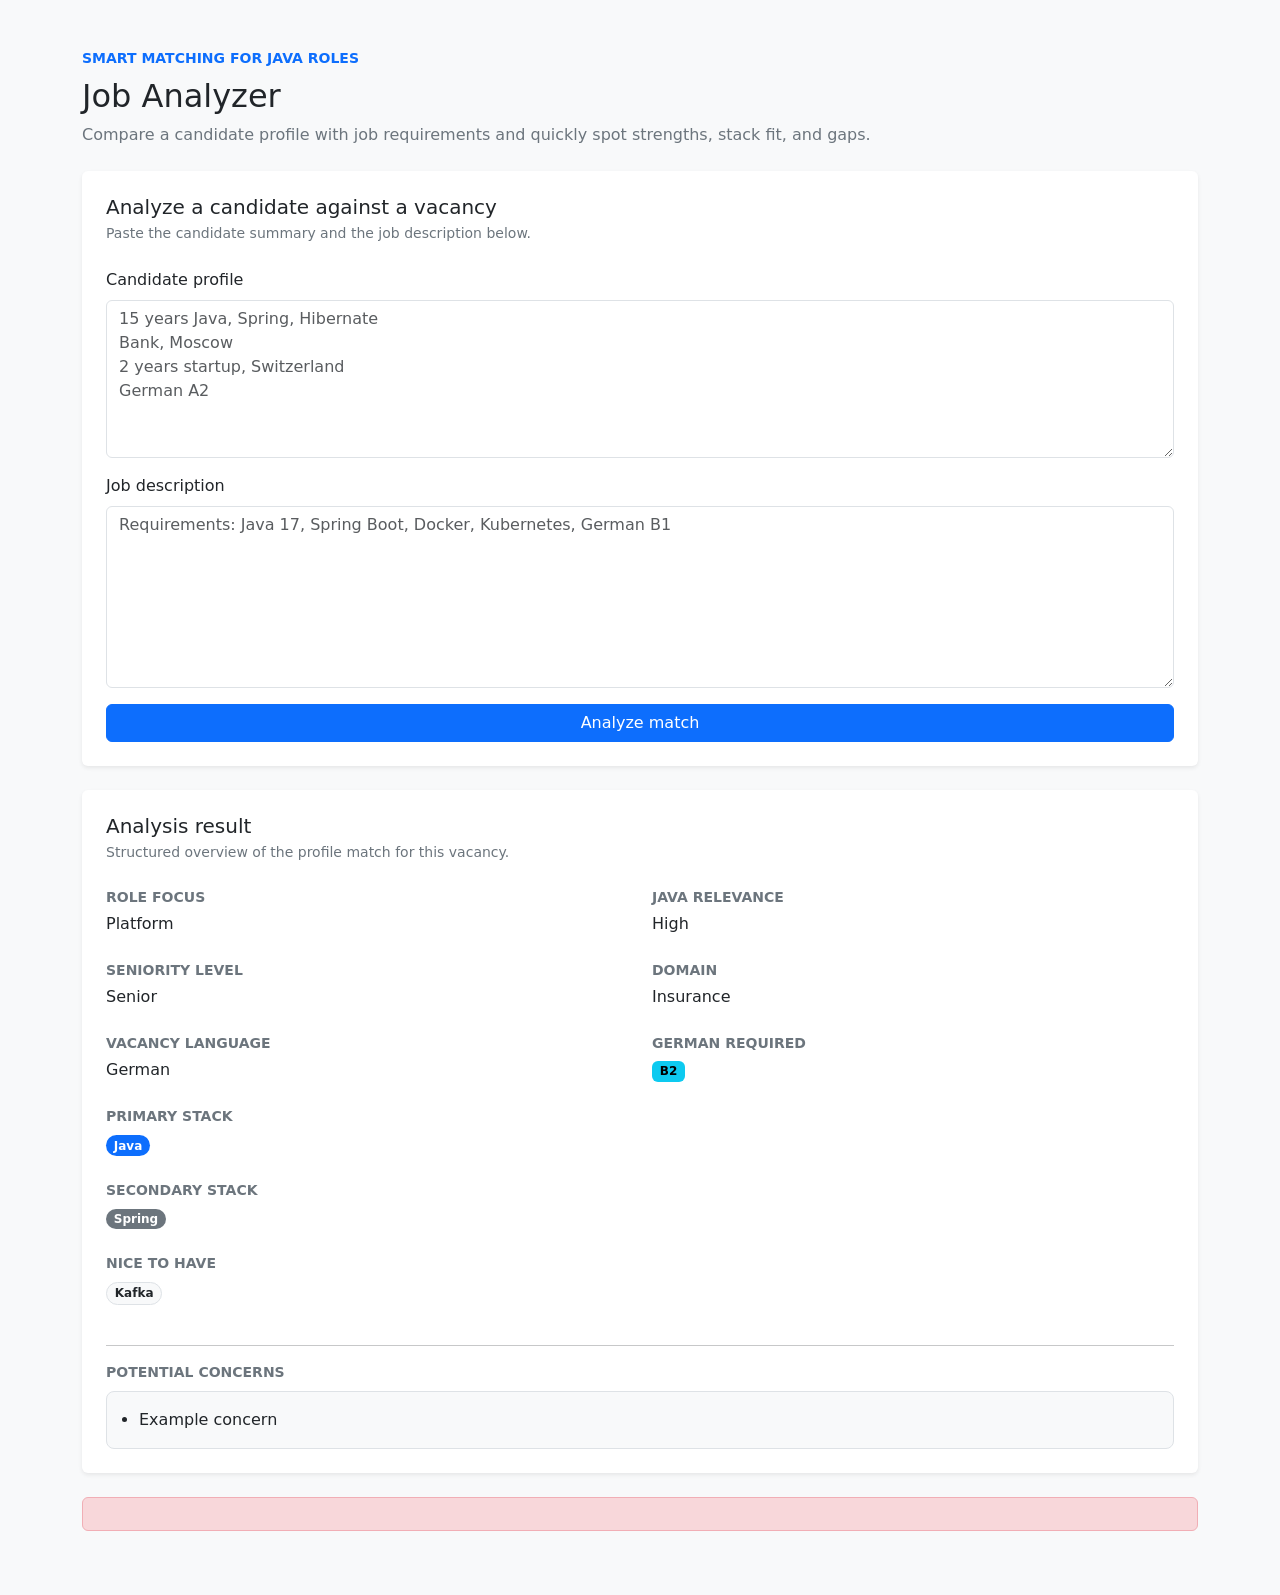
==== src/main/resources/templates/index.html @ 8f04cbab "feat: implement CV vs Job analysis with OpenAI integration" ====
<!DOCTYPE html>
<html xmlns:th="http://www.thymeleaf.org" lang="en">
<head>
    <meta charset="UTF-8">
    <meta name="viewport" content="width=device-width, initial-scale=1">
    <title>Job Analyzer</title>
    <link href="https://cdn.jsdelivr.net/npm/bootstrap@5.3.8/dist/css/bootstrap.min.css" rel="stylesheet" integrity="sha384-sRIl4kxILFvY47J16cr9ZwB07vP4J8+LH7qKQnuqkuIAvNWLzeN8tE5YBujZqJLB" crossorigin="anonymous">
    <link rel="stylesheet" th:href="@{/css/app.css}">
</head>
<body class="bg-light">

<div class="container py-5">
    <div class="mb-4">
        <div class="text-uppercase text-primary fw-semibold small mb-2">Smart matching for Java roles</div>
        <h1 class="h2 mb-2">Job Analyzer</h1>
        <p class="text-secondary mb-0">
            Compare a candidate profile with job requirements and quickly spot strengths, stack fit, and gaps.
        </p>
    </div>

    <div class="card shadow-sm border-0 mb-4">
        <div class="card-body p-4">
            <h2 class="h5 mb-1">Analyze a candidate against a vacancy</h2>
            <p class="text-secondary small mb-4">Paste the candidate summary and the job description below.</p>

            <form th:action="@{/}" method="post" th:object="${analysisRequest}">
                <div class="mb-3">
                    <label for="candidateProfile" class="form-label">Candidate profile</label>
                    <textarea class="form-control" th:field="*{candidateProfile}" id="candidateProfile" rows="6"
                              placeholder="15 years Java, Spring, Hibernate&#10;Bank, Moscow&#10;2 years startup, Switzerland&#10;German A2"></textarea>
                </div>

                <div class="mb-3">
                    <label for="vacancyText" class="form-label">Job description</label>
                    <textarea class="form-control" th:field="*{vacancyText}" id="vacancyText" rows="7"
                              placeholder="Requirements: Java 17, Spring Boot, Docker, Kubernetes, German B1"></textarea>
                </div>

                <button type="submit" class="btn btn-primary w-100">Analyze match</button>
            </form>
        </div>
    </div>

    <div th:if="${result != null}" class="card shadow-sm border-0 mb-4">
        <div class="card-body p-4">
            <h2 class="h5 mb-1">Analysis result</h2>
            <p class="text-secondary small mb-4">Structured overview of the profile match for this vacancy.</p>

            <div class="row g-4">
                <div th:if="${result.roleType != null}" class="col-md-6">
                    <div class="text-uppercase text-secondary small fw-semibold mb-1">Role focus</div>
                    <div th:text="${result.roleType}">Platform</div>
                </div>

                <div th:if="${result.javaRelevance != null}" class="col-md-6">
                    <div class="text-uppercase text-secondary small fw-semibold mb-1">Java relevance</div>
                    <div th:text="${result.javaRelevance}">High</div>
                </div>

                <div th:if="${result.seniorityLevel != null}" class="col-md-6">
                    <div class="text-uppercase text-secondary small fw-semibold mb-1">Seniority level</div>
                    <div th:text="${result.seniorityLevel}">Senior</div>
                </div>

                <div th:if="${result.domain != null}" class="col-md-6">
                    <div class="text-uppercase text-secondary small fw-semibold mb-1">Domain</div>
                    <div th:text="${result.domain}">Insurance</div>
                </div>

                <div th:if="${result.vacancyLanguage != null}" class="col-md-6">
                    <div class="text-uppercase text-secondary small fw-semibold mb-1">Vacancy language</div>
                    <div th:text="${result.vacancyLanguage}">German</div>
                </div>

                <div th:if="${result.requiredGermanLevel != null}" class="col-md-6">
                    <div class="text-uppercase text-secondary small fw-semibold mb-1">German required</div>
                    <span class="badge text-bg-info" th:text="${result.requiredGermanLevel}">B2</span>
                </div>

                <div th:if="${not #lists.isEmpty(result.primaryStack)}" class="col-12">
                    <div class="text-uppercase text-secondary small fw-semibold mb-2">Primary stack</div>
                    <div class="d-flex flex-wrap gap-2">
                        <span th:each="tech : ${result.primaryStack}" class="badge rounded-pill text-bg-primary" th:text="${tech}">Java</span>
                    </div>
                </div>

                <div th:if="${not #lists.isEmpty(result.secondaryStack)}" class="col-12">
                    <div class="text-uppercase text-secondary small fw-semibold mb-2">Secondary stack</div>
                    <div class="d-flex flex-wrap gap-2">
                        <span th:each="tech : ${result.secondaryStack}" class="badge rounded-pill text-bg-secondary" th:text="${tech}">Spring</span>
                    </div>
                </div>

                <div th:if="${not #lists.isEmpty(result.niceToHaveStack)}" class="col-12">
                    <div class="text-uppercase text-secondary small fw-semibold mb-2">Nice to have</div>
                    <div class="d-flex flex-wrap gap-2">
                        <span th:each="tech : ${result.niceToHaveStack}" class="badge rounded-pill text-bg-light border text-dark" th:text="${tech}">Kafka</span>
                    </div>
                </div>

                <div th:if="${not #lists.isEmpty(result.gaps)}" class="col-12">
                    <hr class="my-3">

                    <div class="text-uppercase text-secondary small fw-semibold mb-2">
                        Potential concerns
                    </div>

                    <div class="bg-light border rounded-3 p-3">
                        <ul class="mb-0 ps-3">
                            <li th:each="gap : ${result.gaps}" th:text="${gap}">
                                Example concern
                            </li>
                        </ul>
                    </div>
                </div>
            </div>
        </div>
    </div>

    <div th:if="${error != null}" class="alert alert-danger" th:text="${error}"></div>
</div>

</body>
</html>
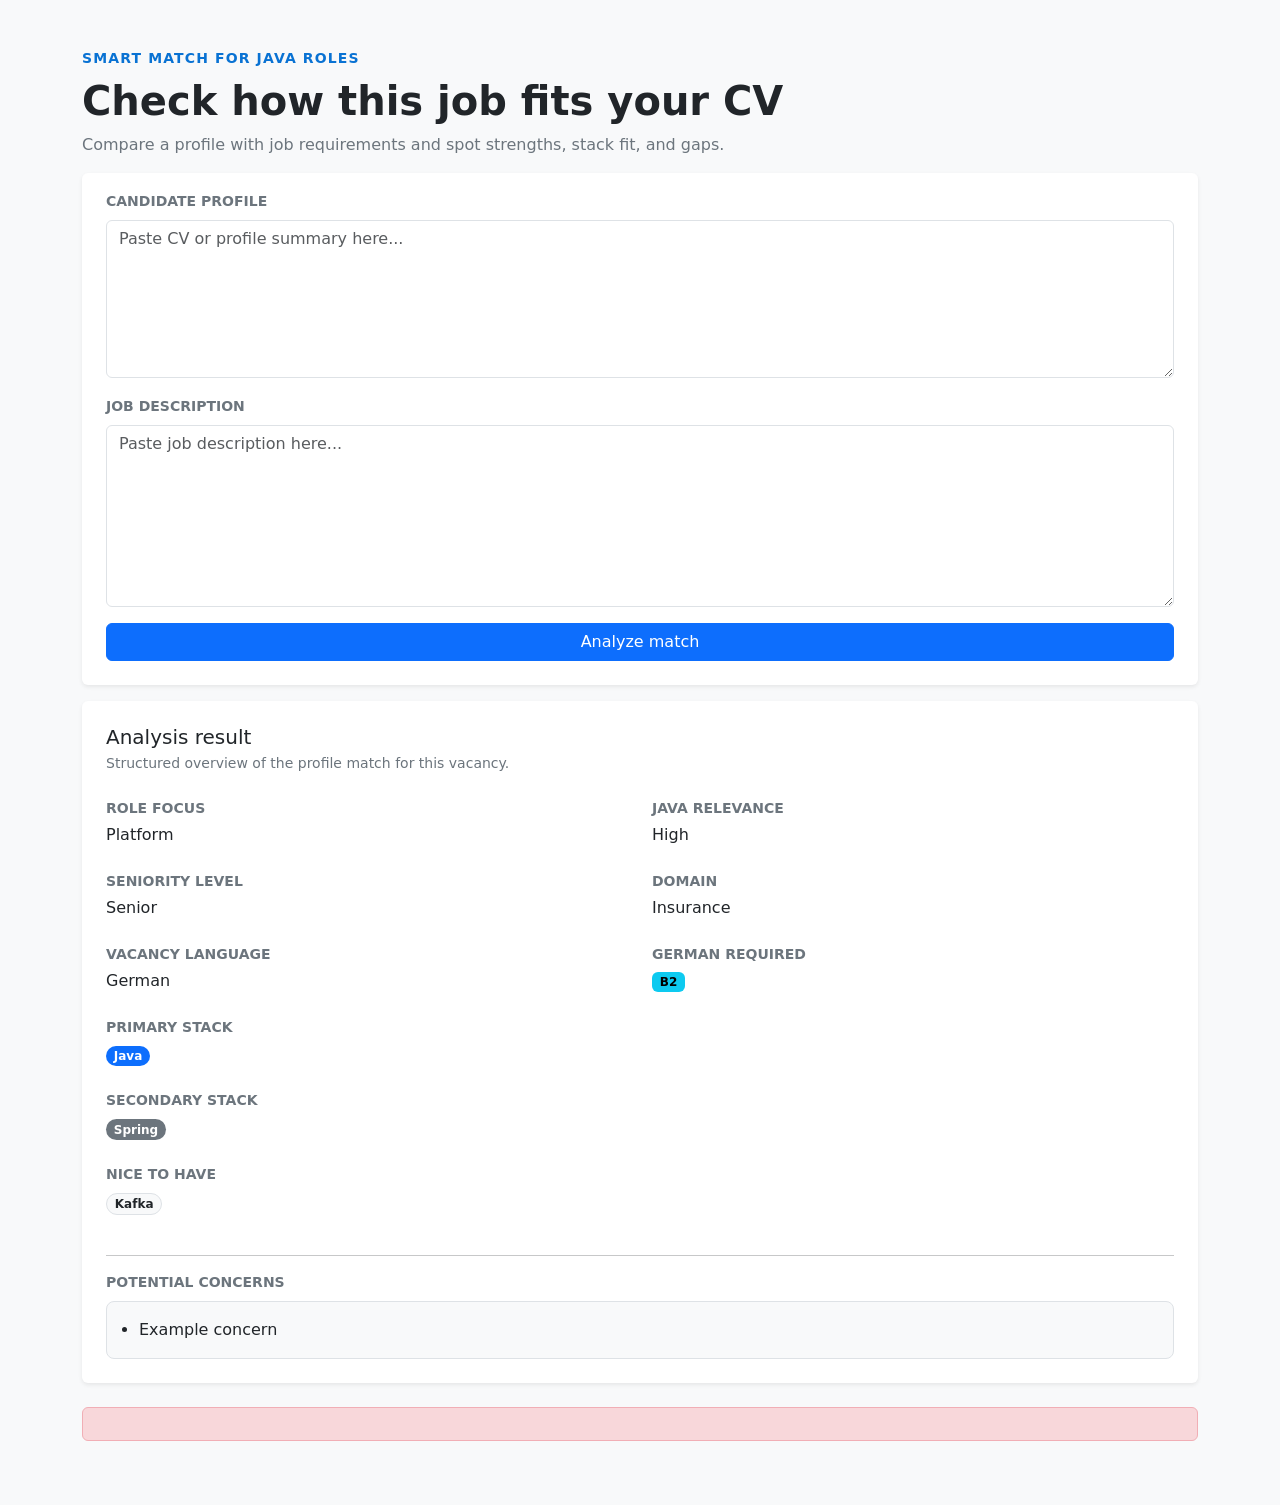
==== commit e11451a5: "feat: improve UI and add navbar" ====
--- a/src/main/resources/templates/index.html
+++ b/src/main/resources/templates/index.html
@@ -3,37 +3,40 @@
 <head>
     <meta charset="UTF-8">
     <meta name="viewport" content="width=device-width, initial-scale=1">
-    <title>Job Analyzer</title>
+    <title>Job Fit Analyzer</title>
     <link href="https://cdn.jsdelivr.net/npm/bootstrap@5.3.8/dist/css/bootstrap.min.css" rel="stylesheet" integrity="sha384-sRIl4kxILFvY47J16cr9ZwB07vP4J8+LH7qKQnuqkuIAvNWLzeN8tE5YBujZqJLB" crossorigin="anonymous">
     <link rel="stylesheet" th:href="@{/css/app.css}">
 </head>
 <body class="bg-light">
 
+<div th:replace="fragments/navbar :: navbar"></div>
+
 <div class="container py-5">
-    <div class="mb-4">
-        <div class="text-uppercase text-primary fw-semibold small mb-2">Smart matching for Java roles</div>
-        <h1 class="h2 mb-2">Job Analyzer</h1>
-        <p class="text-secondary mb-0">
-            Compare a candidate profile with job requirements and quickly spot strengths, stack fit, and gaps.
+    <div class="mb-3">
+        <div class="text-uppercase small fw-semibold mb-2" style="color: #0972D3; letter-spacing: 0.08em;">
+            Smart match for Java roles
+        </div>
+        <h1 class="display-6 fw-bold mb-2 app-title">
+            Check how this job fits your CV
+        </h1>
+        <p class="text-secondary mb-0 app-subtitle">
+            Compare a profile with job requirements and spot strengths, stack fit, and gaps.
         </p>
     </div>
 
-    <div class="card shadow-sm border-0 mb-4">
-        <div class="card-body p-4">
-            <h2 class="h5 mb-1">Analyze a candidate against a vacancy</h2>
-            <p class="text-secondary small mb-4">Paste the candidate summary and the job description below.</p>
-
+    <div class="card shadow-sm border-0 mb-3">
+        <div class="card-body p-4 pt-3 pb-4">
             <form th:action="@{/}" method="post" th:object="${analysisRequest}">
                 <div class="mb-3">
-                    <label for="candidateProfile" class="form-label">Candidate profile</label>
+                    <label for="candidateProfile" class="form-label small fw-semibold text-uppercase text-secondary mb-2">Candidate profile</label>
                     <textarea class="form-control" th:field="*{candidateProfile}" id="candidateProfile" rows="6"
-                              placeholder="15 years Java, Spring, Hibernate&#10;Bank, Moscow&#10;2 years startup, Switzerland&#10;German A2"></textarea>
+                              placeholder="Paste CV or profile summary here..."></textarea>
                 </div>
 
                 <div class="mb-3">
-                    <label for="vacancyText" class="form-label">Job description</label>
+                    <label for="vacancyText" class="form-label small fw-semibold text-uppercase text-secondary mb-2">Job description</label>
                     <textarea class="form-control" th:field="*{vacancyText}" id="vacancyText" rows="7"
-                              placeholder="Requirements: Java 17, Spring Boot, Docker, Kubernetes, German B1"></textarea>
+                              placeholder="Paste job description here..."></textarea>
                 </div>
 
                 <button type="submit" class="btn btn-primary w-100">Analyze match</button>
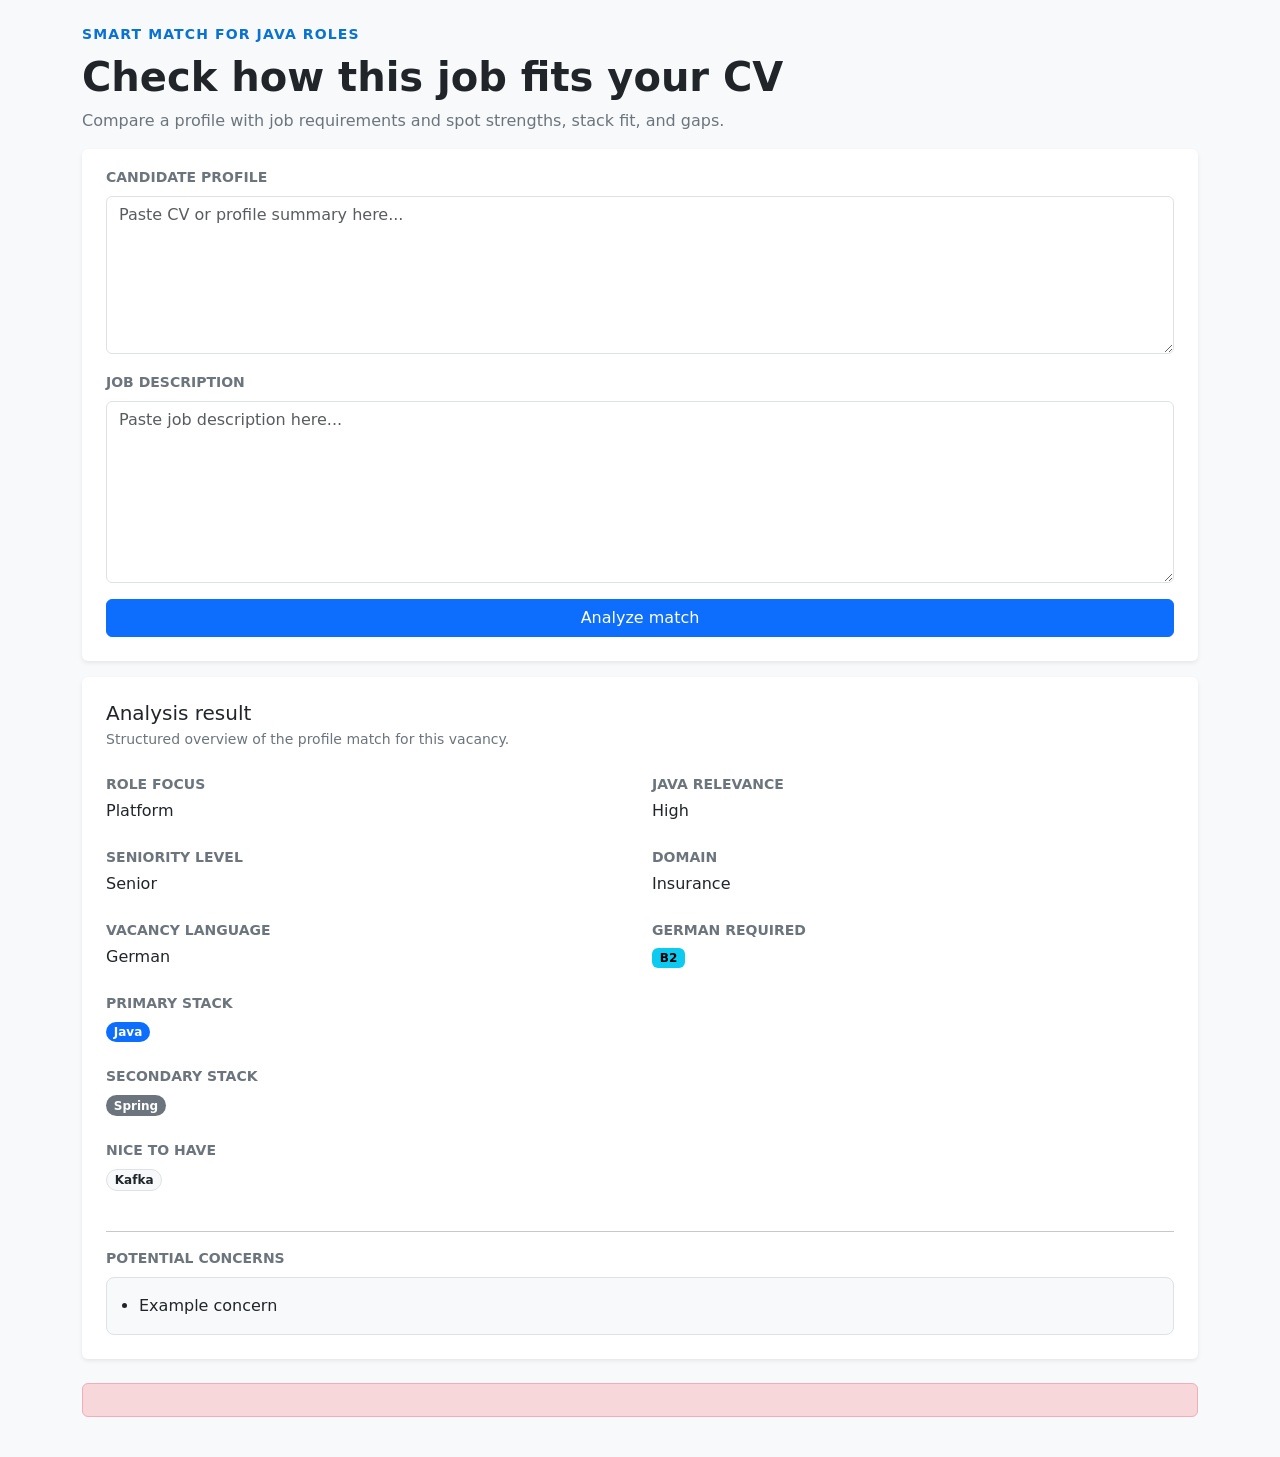
==== commit ab004945: "feat: add history page and details view" ====
--- a/src/main/resources/templates/index.html
+++ b/src/main/resources/templates/index.html
@@ -11,7 +11,7 @@
 
 <div th:replace="fragments/navbar :: navbar"></div>
 
-<div class="container py-5">
+<div class="container py-4">
     <div class="mb-3">
         <div class="text-uppercase small fw-semibold mb-2" style="color: #0972D3; letter-spacing: 0.08em;">
             Smart match for Java roles
